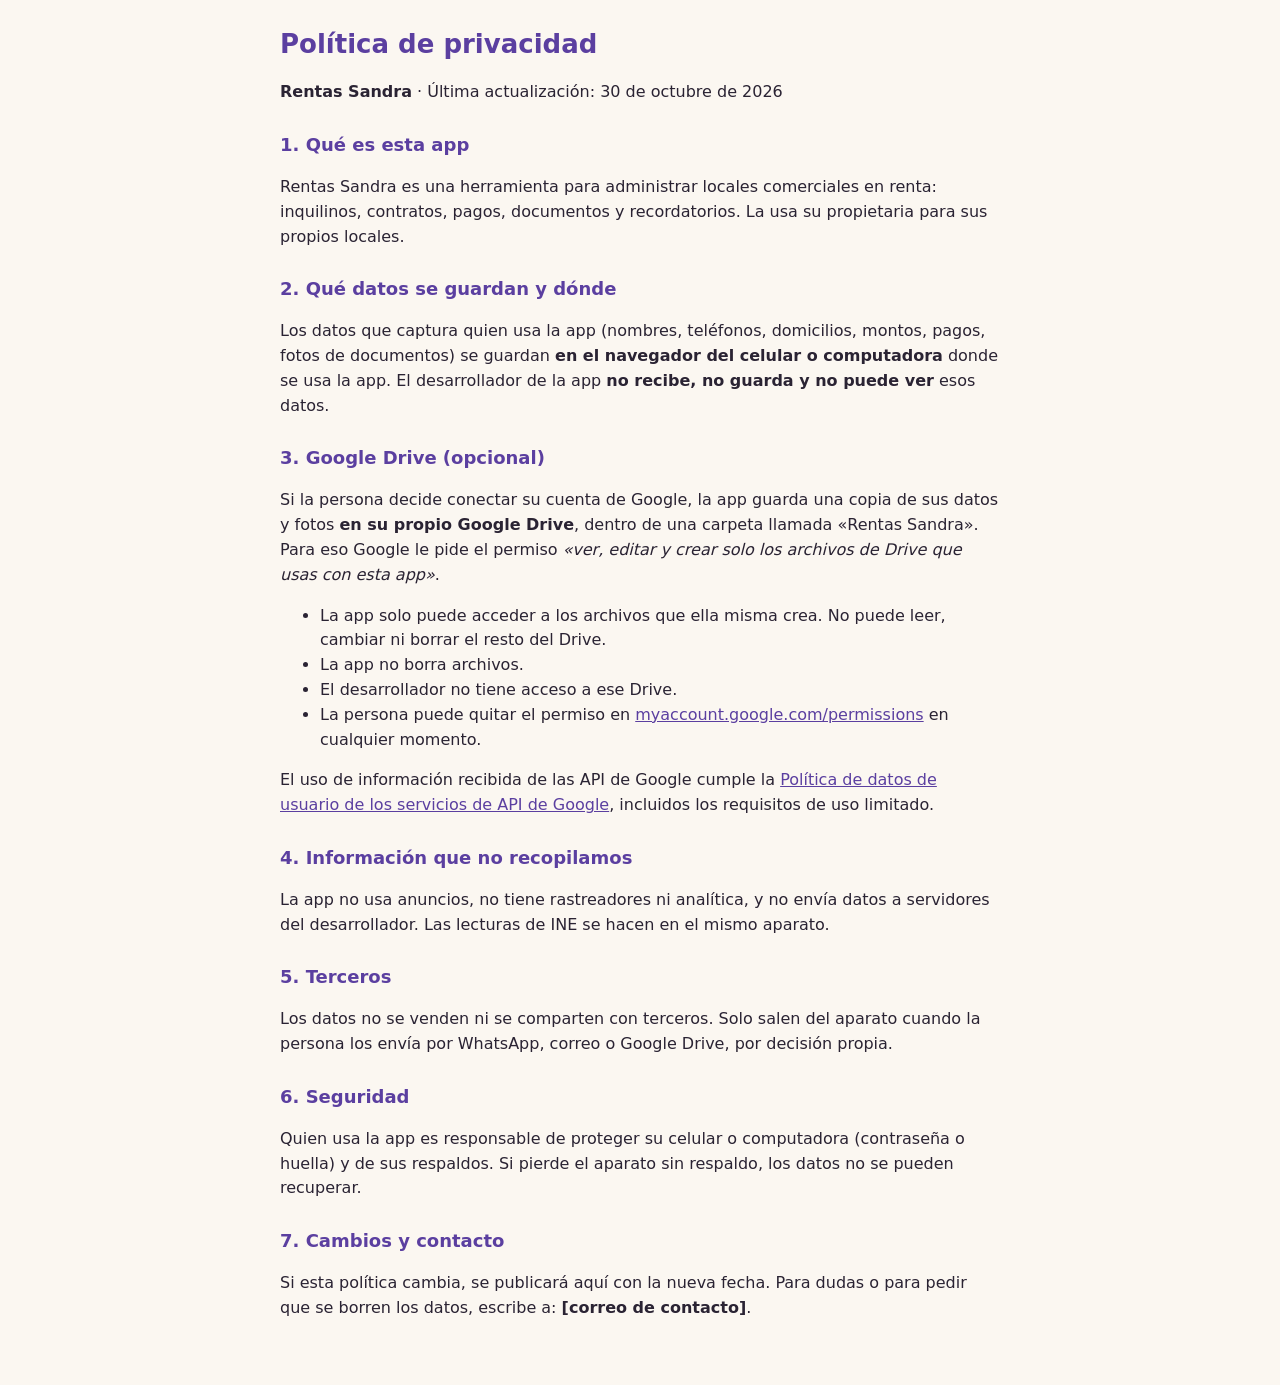
==== privacidad.html @ cc6c42eb "Revisión de seguridad, SRI para OCR y política de privacidad Co-Authored-By: Claude Haiku 5.5 <norep" ====
<!doctype html>
<html lang="es">
<head>
<meta charset="utf-8">
<meta name="viewport" content="width=device-width, initial-scale=1">
<title>Política de privacidad · Rentas Sandra</title>
<style>
body{margin:0;background:#FBF7F1;color:#2A2333;font-family:system-ui,-apple-system,"Segoe UI",Roboto,sans-serif;line-height:1.55}
main{max-width:720px;margin:0 auto;padding:24px 18px 48px}
h1{color:#5B3FA0;font-size:26px;margin:0 0 4px}
h2{color:#5B3FA0;font-size:18px;margin:26px 0 6px}
a{color:#5B3FA0}
</style>
</head>
<body>
<main>
<h1>Política de privacidad</h1>
<p><b>Rentas Sandra</b> · Última actualización: 30 de octubre de 2026</p>

<h2>1. Qué es esta app</h2>
<p>Rentas Sandra es una herramienta para administrar locales comerciales en renta: inquilinos, contratos, pagos, documentos y recordatorios. La usa su propietaria para sus propios locales.</p>

<h2>2. Qué datos se guardan y dónde</h2>
<p>Los datos que captura quien usa la app (nombres, teléfonos, domicilios, montos, pagos, fotos de documentos) se guardan <b>en el navegador del celular o computadora</b> donde se usa la app. El desarrollador de la app <b>no recibe, no guarda y no puede ver</b> esos datos.</p>

<h2>3. Google Drive (opcional)</h2>
<p>Si la persona decide conectar su cuenta de Google, la app guarda una copia de sus datos y fotos <b>en su propio Google Drive</b>, dentro de una carpeta llamada «Rentas Sandra». Para eso Google le pide el permiso <i>«ver, editar y crear solo los archivos de Drive que usas con esta app»</i>.</p>
<ul>
<li>La app solo puede acceder a los archivos que ella misma crea. No puede leer, cambiar ni borrar el resto del Drive.</li>
<li>La app no borra archivos.</li>
<li>El desarrollador no tiene acceso a ese Drive.</li>
<li>La persona puede quitar el permiso en <a href="https://myaccount.google.com/permissions">myaccount.google.com/permissions</a> en cualquier momento.</li>
</ul>
<p>El uso de información recibida de las API de Google cumple la <a href="https://developers.google.com/terms/api-services-user-data-policy">Política de datos de usuario de los servicios de API de Google</a>, incluidos los requisitos de uso limitado.</p>

<h2>4. Información que no recopilamos</h2>
<p>La app no usa anuncios, no tiene rastreadores ni analítica, y no envía datos a servidores del desarrollador. Las lecturas de INE se hacen en el mismo aparato.</p>

<h2>5. Terceros</h2>
<p>Los datos no se venden ni se comparten con terceros. Solo salen del aparato cuando la persona los envía por WhatsApp, correo o Google Drive, por decisión propia.</p>

<h2>6. Seguridad</h2>
<p>Quien usa la app es responsable de proteger su celular o computadora (contraseña o huella) y de sus respaldos. Si pierde el aparato sin respaldo, los datos no se pueden recuperar.</p>

<h2>7. Cambios y contacto</h2>
<p>Si esta política cambia, se publicará aquí con la nueva fecha. Para dudas o para pedir que se borren los datos, escribe a: <b>[correo de contacto]</b>.</p>
</main>
</body>
</html>
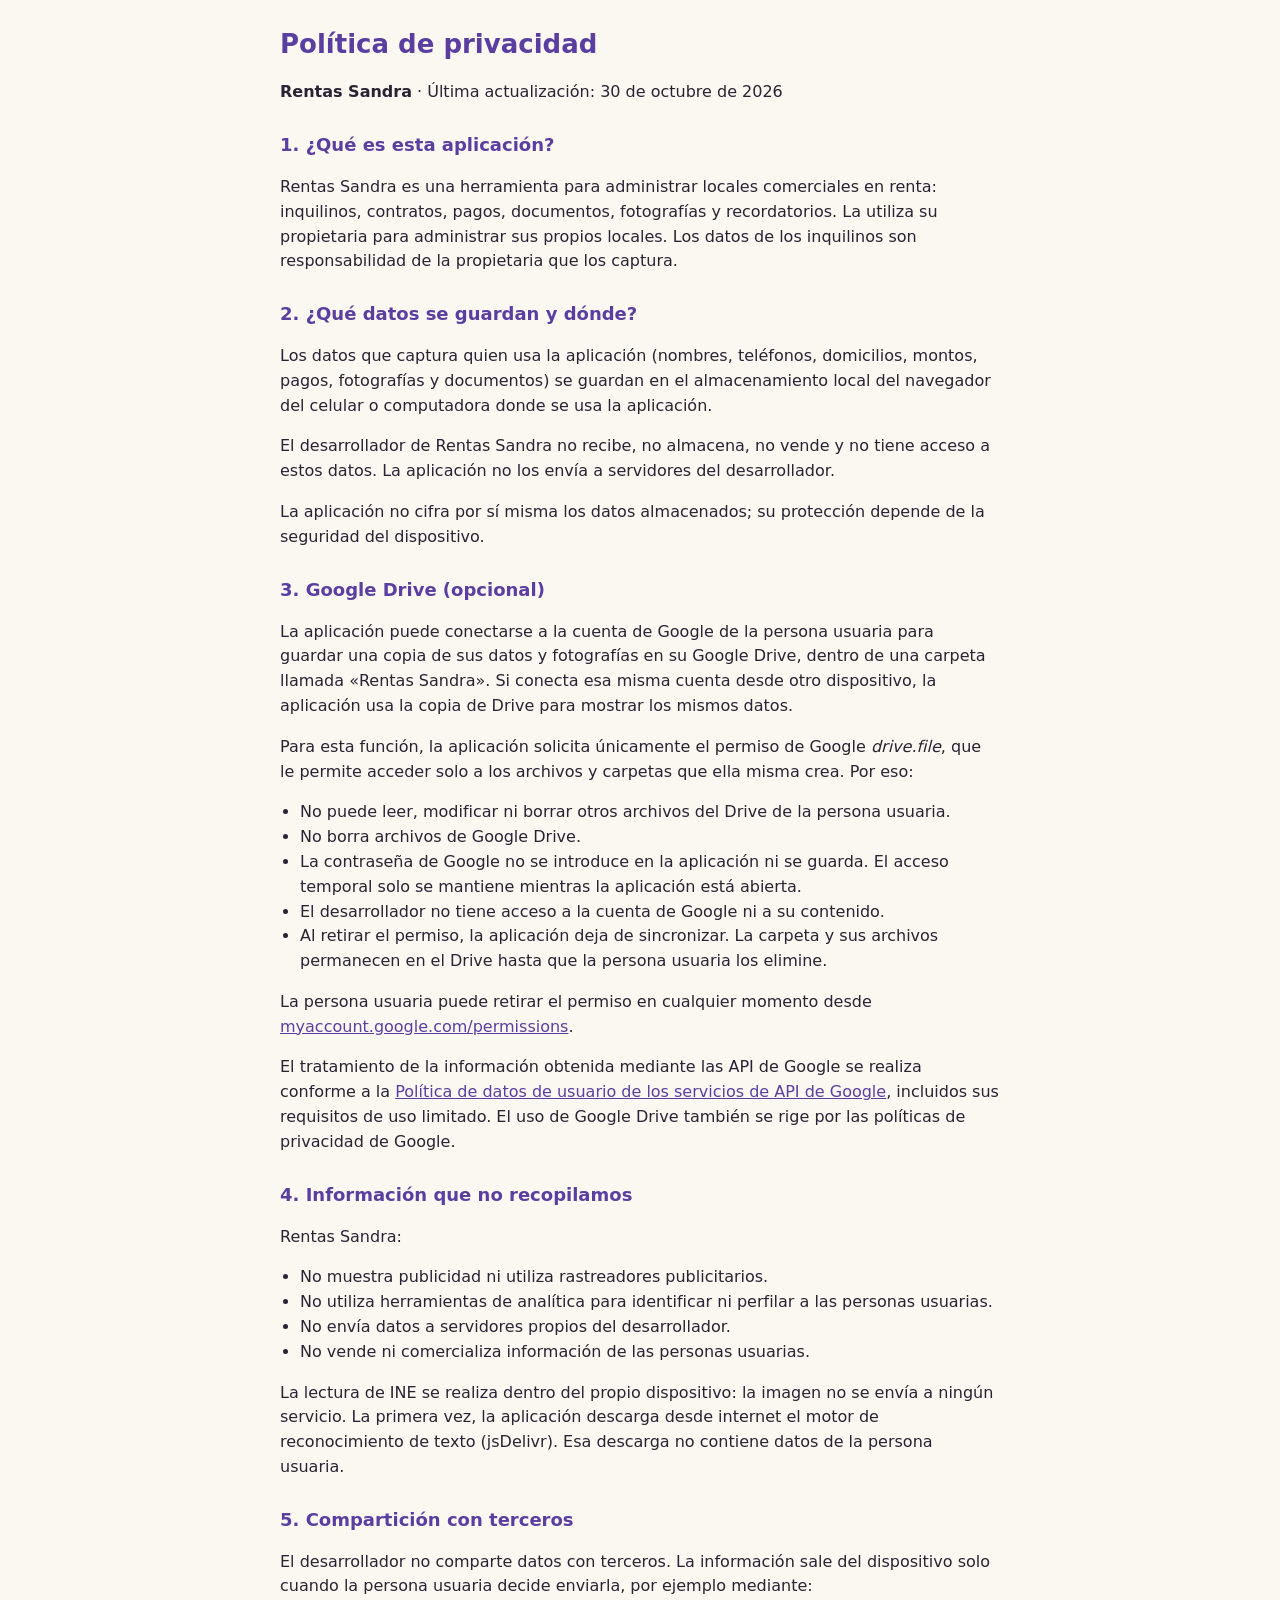
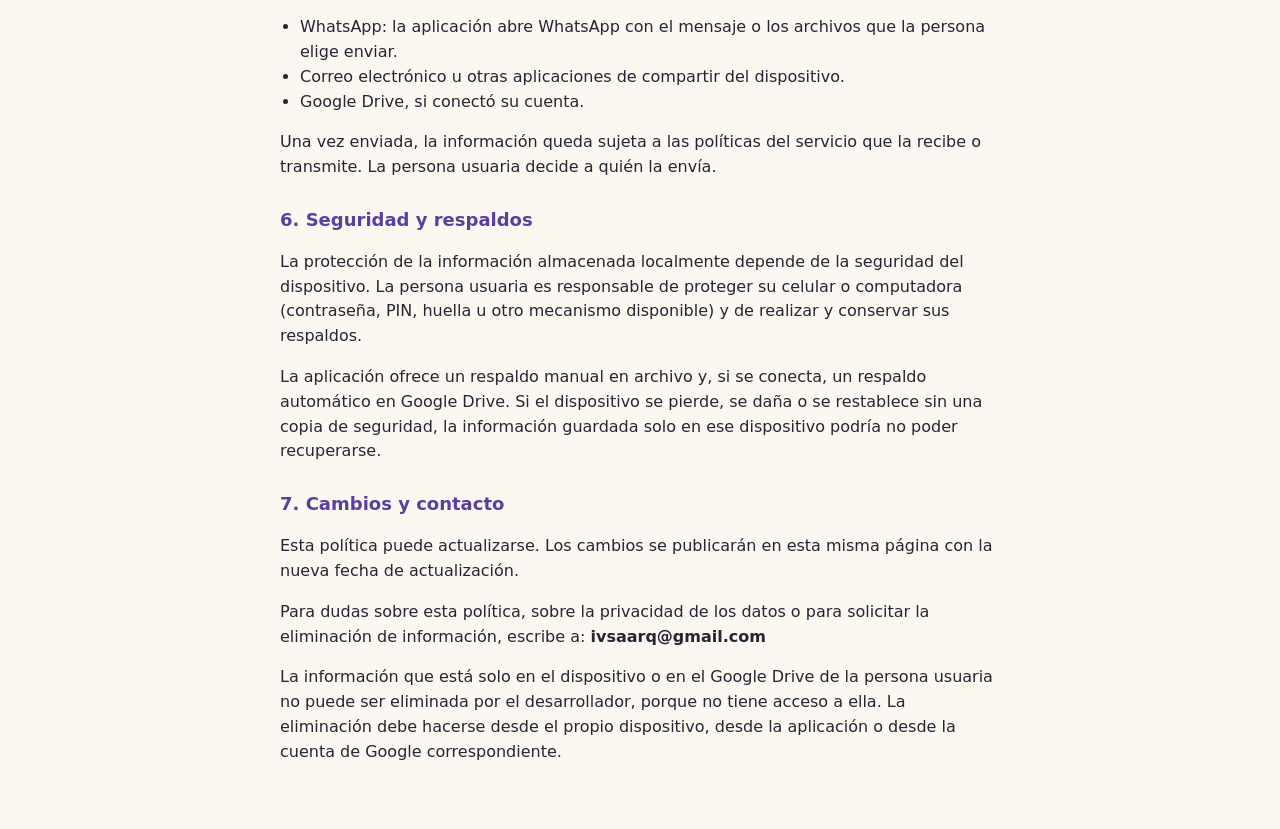
==== commit 0df2eb02: "Política de privacidad con correo de contacto Co-Authored-By: Claude Haiku 5.5 <noreply@anthropic.co" ====
--- a/privacidad.html
+++ b/privacidad.html
@@ -9,6 +9,7 @@
 main{max-width:720px;margin:0 auto;padding:24px 18px 48px}
 h1{color:#5B3FA0;font-size:26px;margin:0 0 4px}
 h2{color:#5B3FA0;font-size:18px;margin:26px 0 6px}
+ul{padding-left:20px}
 a{color:#5B3FA0}
 </style>
 </head>
@@ -17,33 +18,54 @@
 <h1>Política de privacidad</h1>
 <p><b>Rentas Sandra</b> · Última actualización: 30 de octubre de 2026</p>
 
-<h2>1. Qué es esta app</h2>
-<p>Rentas Sandra es una herramienta para administrar locales comerciales en renta: inquilinos, contratos, pagos, documentos y recordatorios. La usa su propietaria para sus propios locales.</p>
+<h2>1. ¿Qué es esta aplicación?</h2>
+<p>Rentas Sandra es una herramienta para administrar locales comerciales en renta: inquilinos, contratos, pagos, documentos, fotografías y recordatorios. La utiliza su propietaria para administrar sus propios locales. Los datos de los inquilinos son responsabilidad de la propietaria que los captura.</p>
 
-<h2>2. Qué datos se guardan y dónde</h2>
-<p>Los datos que captura quien usa la app (nombres, teléfonos, domicilios, montos, pagos, fotos de documentos) se guardan <b>en el navegador del celular o computadora</b> donde se usa la app. El desarrollador de la app <b>no recibe, no guarda y no puede ver</b> esos datos.</p>
+<h2>2. ¿Qué datos se guardan y dónde?</h2>
+<p>Los datos que captura quien usa la aplicación (nombres, teléfonos, domicilios, montos, pagos, fotografías y documentos) se guardan en el almacenamiento local del navegador del celular o computadora donde se usa la aplicación.</p>
+<p>El desarrollador de Rentas Sandra no recibe, no almacena, no vende y no tiene acceso a estos datos. La aplicación no los envía a servidores del desarrollador.</p>
+<p>La aplicación no cifra por sí misma los datos almacenados; su protección depende de la seguridad del dispositivo.</p>
 
 <h2>3. Google Drive (opcional)</h2>
-<p>Si la persona decide conectar su cuenta de Google, la app guarda una copia de sus datos y fotos <b>en su propio Google Drive</b>, dentro de una carpeta llamada «Rentas Sandra». Para eso Google le pide el permiso <i>«ver, editar y crear solo los archivos de Drive que usas con esta app»</i>.</p>
+<p>La aplicación puede conectarse a la cuenta de Google de la persona usuaria para guardar una copia de sus datos y fotografías en su Google Drive, dentro de una carpeta llamada «Rentas Sandra». Si conecta esa misma cuenta desde otro dispositivo, la aplicación usa la copia de Drive para mostrar los mismos datos.</p>
+<p>Para esta función, la aplicación solicita únicamente el permiso de Google <i>drive.file</i>, que le permite acceder solo a los archivos y carpetas que ella misma crea. Por eso:</p>
 <ul>
-<li>La app solo puede acceder a los archivos que ella misma crea. No puede leer, cambiar ni borrar el resto del Drive.</li>
-<li>La app no borra archivos.</li>
-<li>El desarrollador no tiene acceso a ese Drive.</li>
-<li>La persona puede quitar el permiso en <a href="https://myaccount.google.com/permissions">myaccount.google.com/permissions</a> en cualquier momento.</li>
+<li>No puede leer, modificar ni borrar otros archivos del Drive de la persona usuaria.</li>
+<li>No borra archivos de Google Drive.</li>
+<li>La contraseña de Google no se introduce en la aplicación ni se guarda. El acceso temporal solo se mantiene mientras la aplicación está abierta.</li>
+<li>El desarrollador no tiene acceso a la cuenta de Google ni a su contenido.</li>
+<li>Al retirar el permiso, la aplicación deja de sincronizar. La carpeta y sus archivos permanecen en el Drive hasta que la persona usuaria los elimine.</li>
 </ul>
-<p>El uso de información recibida de las API de Google cumple la <a href="https://developers.google.com/terms/api-services-user-data-policy">Política de datos de usuario de los servicios de API de Google</a>, incluidos los requisitos de uso limitado.</p>
+<p>La persona usuaria puede retirar el permiso en cualquier momento desde <a href="https://myaccount.google.com/permissions">myaccount.google.com/permissions</a>.</p>
+<p>El tratamiento de la información obtenida mediante las API de Google se realiza conforme a la <a href="https://developers.google.com/terms/api-services-user-data-policy">Política de datos de usuario de los servicios de API de Google</a>, incluidos sus requisitos de uso limitado. El uso de Google Drive también se rige por las políticas de privacidad de Google.</p>
 
 <h2>4. Información que no recopilamos</h2>
-<p>La app no usa anuncios, no tiene rastreadores ni analítica, y no envía datos a servidores del desarrollador. Las lecturas de INE se hacen en el mismo aparato.</p>
+<p>Rentas Sandra:</p>
+<ul>
+<li>No muestra publicidad ni utiliza rastreadores publicitarios.</li>
+<li>No utiliza herramientas de analítica para identificar ni perfilar a las personas usuarias.</li>
+<li>No envía datos a servidores propios del desarrollador.</li>
+<li>No vende ni comercializa información de las personas usuarias.</li>
+</ul>
+<p>La lectura de INE se realiza dentro del propio dispositivo: la imagen no se envía a ningún servicio. La primera vez, la aplicación descarga desde internet el motor de reconocimiento de texto (jsDelivr). Esa descarga no contiene datos de la persona usuaria.</p>
 
-<h2>5. Terceros</h2>
-<p>Los datos no se venden ni se comparten con terceros. Solo salen del aparato cuando la persona los envía por WhatsApp, correo o Google Drive, por decisión propia.</p>
+<h2>5. Compartición con terceros</h2>
+<p>El desarrollador no comparte datos con terceros. La información sale del dispositivo solo cuando la persona usuaria decide enviarla, por ejemplo mediante:</p>
+<ul>
+<li>WhatsApp: la aplicación abre WhatsApp con el mensaje o los archivos que la persona elige enviar.</li>
+<li>Correo electrónico u otras aplicaciones de compartir del dispositivo.</li>
+<li>Google Drive, si conectó su cuenta.</li>
+</ul>
+<p>Una vez enviada, la información queda sujeta a las políticas del servicio que la recibe o transmite. La persona usuaria decide a quién la envía.</p>
 
-<h2>6. Seguridad</h2>
-<p>Quien usa la app es responsable de proteger su celular o computadora (contraseña o huella) y de sus respaldos. Si pierde el aparato sin respaldo, los datos no se pueden recuperar.</p>
+<h2>6. Seguridad y respaldos</h2>
+<p>La protección de la información almacenada localmente depende de la seguridad del dispositivo. La persona usuaria es responsable de proteger su celular o computadora (contraseña, PIN, huella u otro mecanismo disponible) y de realizar y conservar sus respaldos.</p>
+<p>La aplicación ofrece un respaldo manual en archivo y, si se conecta, un respaldo automático en Google Drive. Si el dispositivo se pierde, se daña o se restablece sin una copia de seguridad, la información guardada solo en ese dispositivo podría no poder recuperarse.</p>
 
 <h2>7. Cambios y contacto</h2>
-<p>Si esta política cambia, se publicará aquí con la nueva fecha. Para dudas o para pedir que se borren los datos, escribe a: <b>[correo de contacto]</b>.</p>
+<p>Esta política puede actualizarse. Los cambios se publicarán en esta misma página con la nueva fecha de actualización.</p>
+<p>Para dudas sobre esta política, sobre la privacidad de los datos o para solicitar la eliminación de información, escribe a: <b>ivsaarq@gmail.com</b></p>
+<p>La información que está solo en el dispositivo o en el Google Drive de la persona usuaria no puede ser eliminada por el desarrollador, porque no tiene acceso a ella. La eliminación debe hacerse desde el propio dispositivo, desde la aplicación o desde la cuenta de Google correspondiente.</p>
 </main>
 </body>
 </html>
